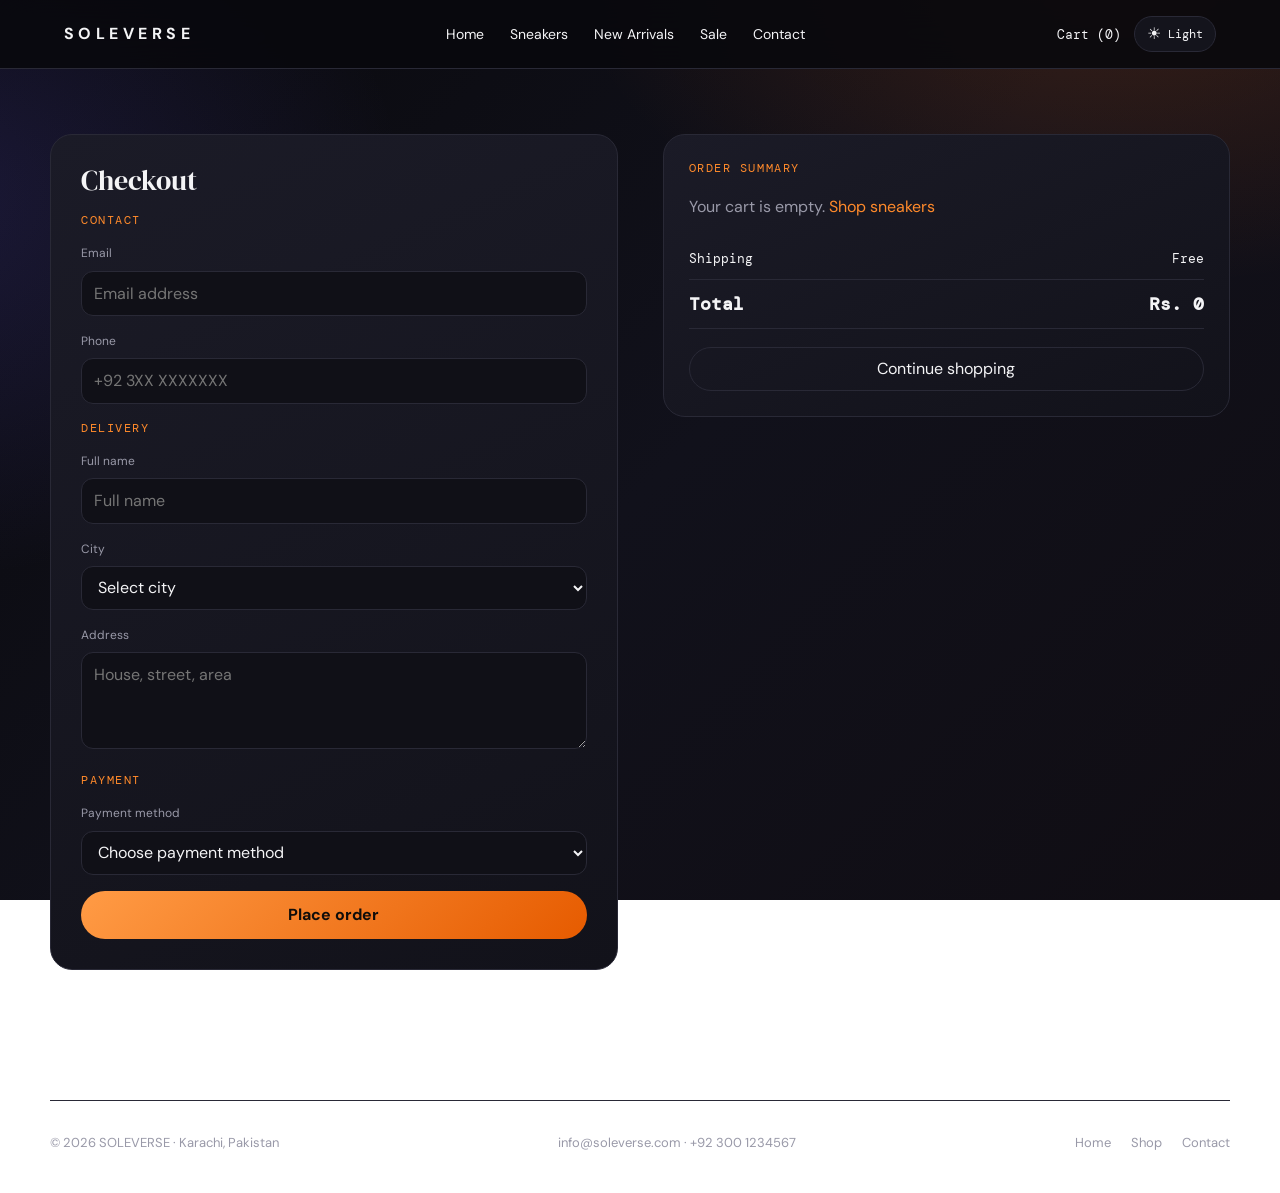
==== checkout.html @ 84a6663a "Mid-term Project" ====
<!doctype html>
<html lang="en">
  <head>
    <meta charset="UTF-8" />
    <meta name="viewport" content="width=device-width, initial-scale=1.0" />
    <title>Checkout | SOLEVERSE</title>
    <link rel="stylesheet" href="style.css" />
    <script>
      try {
        document.documentElement.dataset.theme =
          localStorage.getItem("soleverseTheme") || "dark";
      } catch (e) {
        document.documentElement.dataset.theme = "dark";
      }
    </script>
  </head>
  <body>
    <header class="navbar">
      <a class="logo" href="index.html">SOLEVERSE</a
      ><button class="menu-btn" onclick="toggleMenu()">☰</button>
      <nav class="nav-links" id="navLinks">
        <a href="index.html">Home</a><a href="sneakers.html">Sneakers</a
        ><a href="sneakers.html?filter=new">New Arrivals</a
        ><a href="sneakers.html?filter=sale">Sale</a
        ><a href="contact.html">Contact</a>
      </nav>
      <div class="nav-actions">
        <a href="checkout.html">Cart (<span class="cart-count">0</span>)</a
        ><button
          class="theme-toggle"
          type="button"
          onclick="toggleTheme()"
          aria-label="Switch theme"
          title="Switch theme"
        >
          <span class="theme-toggle-icon">☀</span
          ><span class="theme-toggle-text">Light</span>
        </button>
      </div>
    </header>
    <main class="container">
      <section class="form-layout">
        <form class="card form-card" onsubmit="placeOrder(event)">
          <h2>Checkout</h2>
          <div class="eyebrow">Contact</div>
          <div class="field">
            <label>Email</label
            ><input required type="email" placeholder="Email address" />
          </div>
          <div class="field">
            <label>Phone</label
            ><input required type="tel" placeholder="+92 3XX XXXXXXX" />
          </div>
          <div class="eyebrow">Delivery</div>
          <div class="field">
            <label>Full name</label><input required placeholder="Full name" />
          </div>
          <div class="field">
            <label>City</label
            ><select required>
              <option value="">Select city</option>
              <option>Karachi</option>
              <option>Lahore</option>
              <option>Islamabad</option>
              <option>Rawalpindi</option>
              <option>Other</option>
            </select>
          </div>
          <div class="field">
            <label>Address</label
            ><textarea
              required
              rows="3"
              placeholder="House, street, area"
            ></textarea>
          </div>
          <div class="eyebrow">Payment</div>
          <div class="field">
            <label>Payment method</label
            ><select required>
              <option value="">Choose payment method</option>
              <option>Cash on Delivery</option>
              <option>Bank Transfer</option>
              <option>Card Payment</option>
            </select>
          </div>
          <button class="btn" type="submit">Place order</button>
        </form>
        <aside class="card order-summary">
          <div class="eyebrow">Order summary</div>
          <div id="checkoutItems"></div>
          <div class="summary-row"><span>Shipping</span><span>Free</span></div>
          <div class="summary-row" style="font-size: 18px">
            <strong>Total</strong><strong id="checkoutTotal">Rs. 0</strong>
          </div>
          <a
            class="btn-outline"
            href="sneakers.html"
            style="width: 100%; margin-top: 18px"
            >Continue shopping</a
          >
        </aside>
      </section>
    </main>
    <footer class="footer container">
      <span>© 2026 SOLEVERSE · Karachi, Pakistan</span
      ><span>info@soleverse.com · +92 300 1234567</span>
      <div class="footer-links">
        <a href="index.html">Home</a><a href="sneakers.html">Shop</a
        ><a href="contact.html">Contact</a>
      </div>
    </footer>
    <script src="script.js"></script>
  </body>
</html>
---- style.css ----
@import url("https://fonts.googleapis.com/css2?family=DM+Mono:wght@400;500&family=DM+Sans:wght@400;500;600;700&family=DM+Serif+Display&display=swap");
:root {
  --bg: #09090d;
  --panel: #14141c;
  --panel2: #1b1b27;
  --line: #292936;
  --text: #f4f4f6;
  --muted: #9999a8;
  --orange: #ff8a2b;
  --purple: #7565ff;
  --grad: linear-gradient(135deg, #ff9b45, #e65b00);
  --purple-grad: linear-gradient(135deg, #7565ff, #3b82f6);
}
* {
  margin: 0;
  padding: 0;
  box-sizing: border-box;
}
html {
  scroll-behavior: smooth;
}
body {
  background:
    radial-gradient(
      900px 520px at 88% -4%,
      rgba(229, 91, 0, 0.15),
      transparent 62%
    ),
    radial-gradient(
      820px 620px at -8% 22%,
      rgba(109, 94, 252, 0.14),
      transparent 62%
    ),
    #09090d;
  color: var(--text);
  font:
    400 16px/1.6 "DM Sans",
    sans-serif;
  min-height: 100vh;
}
a {
  color: inherit;
  text-decoration: none;
}
button,
input,
select,
textarea {
  font: inherit;
  color: inherit;
}
button {
  cursor: pointer;
}
.container {
  width: min(1180px, calc(100% - 48px));
  margin: auto;
}
.mono {
  font-family: "DM Mono", monospace;
}
.muted {
  color: var(--muted);
}
.navbar {
  position: sticky;
  top: 0;
  z-index: 20;
  display: flex;
  align-items: center;
  justify-content: space-between;
  gap: 20px;
  padding: 16px 5%;
  background: rgba(9, 9, 13, 0.86);
  backdrop-filter: blur(18px);
  border-bottom: 1px solid var(--line);
}
.logo {
  font-size: 16px;
  font-weight: 700;
  letter-spacing: 0.28em;
  white-space: nowrap;
}
.nav-links {
  display: flex;
  align-items: center;
  gap: 26px;
  font-size: 14px;
}
.nav-links a:hover,
.nav-actions a:hover {
  color: var(--orange);
}
.nav-actions {
  display: flex;
  gap: 18px;
  align-items: center;
  font:
    13px "DM Mono",
    monospace;
  white-space: nowrap;
}
.menu-btn {
  display: none;
  background: none;
  border: 1px solid var(--line);
  padding: 7px 10px;
  border-radius: 8px;
}
.btn {
  display: inline-flex;
  align-items: center;
  justify-content: center;
  min-height: 48px;
  padding: 0 27px;
  border: 0;
  border-radius: 99px;
  background: var(--grad);
  color: #100d0a;
  font-weight: 700;
  transition: 0.25s;
}
.btn:hover {
  transform: translateY(-2px);
  filter: brightness(1.08);
}
.btn-outline {
  display: inline-flex;
  align-items: center;
  justify-content: center;
  min-height: 44px;
  padding: 0 22px;
  border: 1px solid var(--line);
  border-radius: 99px;
  background: transparent;
}
.btn-outline:hover {
  border-color: var(--orange);
  color: var(--orange);
}
.card {
  background: linear-gradient(155deg, #1b1b27, #12121a);
  border: 1px solid var(--line);
  border-radius: 22px;
  overflow: hidden;
}
.eyebrow {
  font:
    12px "DM Mono",
    monospace;
  letter-spacing: 0.13em;
  color: var(--orange);
  text-transform: uppercase;
}
h1,
h2,
h3 {
  line-height: 1.12;
}
h1,
h2 {
  font-family: "DM Serif Display", serif;
  font-weight: 400;
}
.section {
  padding: 70px 0;
}
.section-head {
  display: flex;
  justify-content: space-between;
  align-items: end;
  gap: 20px;
  margin-bottom: 26px;
}
.section-head h2 {
  font-size: 38px;
  margin-top: 8px;
}
.section-head p {
  max-width: 440px;
  color: var(--muted);
}
.hero {
  min-height: 590px;
  display: grid;
  grid-template-columns: 1.05fr 0.95fr;
  align-items: center;
  gap: 35px;
  padding: 70px 0;
}
.hero h1 {
  font-size: clamp(48px, 6vw, 76px);
  max-width: 650px;
  margin: 16px 0;
}
.hero p {
  color: var(--muted);
  max-width: 470px;
  margin-bottom: 28px;
}
.hero-art {
  height: 420px;
  border-radius: 30px;
  border: 1px solid #333342;
  background:
    radial-gradient(
      circle at 70% 20%,
      rgba(255, 138, 43, 0.25),
      transparent 45%
    ),
    radial-gradient(
      circle at 20% 90%,
      rgba(117, 101, 255, 0.22),
      transparent 48%
    ),
    linear-gradient(145deg, #242432, #111118);
  display: grid;
  place-items: center;
  position: relative;
  overflow: hidden;
}
.hero-art:before {
  content: "SOLEVERSE";
  position: absolute;
  font: 700 clamp(35px, 6vw, 75px) "DM Sans";
  letter-spacing: 0.15em;
  color: rgba(255, 255, 255, 0.045);
  transform: rotate(-18deg);
}
.shoe-art {
  width: 100%;
  max-width: 520px;
  height: auto;
  object-fit: contain;
  display: block;
  margin: 0 auto;
  filter: drop-shadow(0 25px 30px rgba(0, 0, 0, 0.45));
}
.product-grid {
  display: grid;
  grid-template-columns: repeat(4, 1fr);
  gap: 18px;
}
.product-card {
  position: relative;
  transition: 0.25s;
}
.product-card:hover {
  transform: translateY(-5px);
  border-color: #565064;
}
.product-visual {
  height: 205px;
  display: grid;
  place-items: center;
  background:
    radial-gradient(
      circle at 50% 100%,
      rgba(117, 101, 255, 0.2),
      transparent 60%
    ),
    linear-gradient(145deg, #222230, #14141c);
  padding: 20px;
}
.product-visual .shoe-art {
  width: 100%;
}
.product-info {
  padding: 16px 18px 20px;
}
.product-info h3 {
  font-size: 17px;
  margin: 4px 0;
}
.product-info .price {
  font:
    15px "DM Mono",
    monospace;
  margin-top: 8px;
}
.tag {
  position: absolute;
  top: 13px;
  left: 13px;
  padding: 4px 10px;
  border-radius: 99px;
  background: #ffffff18;
  font:
    10px "DM Mono",
    monospace;
  z-index: 2;
}
.category-grid {
  display: grid;
  grid-template-columns: repeat(3, 1fr);
  gap: 18px;
}
.category {
  padding: 35px 28px;
  min-height: 150px;
  background: linear-gradient(145deg, #201e2c, #12121a);
  border: 1px solid var(--line);
  border-radius: 20px;
  transition: 0.25s;
}
.category:hover {
  border-color: var(--orange);
  transform: translateY(-4px);
}
.category h3 {
  font-size: 25px;
}
.category span {
  font: 12px "DM Mono";
  color: var(--orange);
}
.stats {
  display: grid;
  grid-template-columns: repeat(4, 1fr);
  gap: 20px;
  border-top: 1px solid var(--line);
  padding-top: 35px;
}
.stat strong {
  font: 36px "DM Mono";
  display: block;
}
.stat span {
  color: var(--muted);
  font-size: 14px;
}
.footer {
  margin-top: 65px;
  border-top: 1px solid var(--line);
  padding: 32px 0 40px;
  display: flex;
  justify-content: space-between;
  gap: 18px;
  flex-wrap: wrap;
  color: var(--muted);
  font-size: 13px;
}
.footer-links {
  display: flex;
  gap: 20px;
}
.footer a:hover {
  color: var(--orange);
}
.shop-top {
  padding: 48px 0 24px;
}
.shop-top h1 {
  font-size: 54px;
  margin: 10px 0;
}
.shop-top p {
  color: var(--muted);
  max-width: 550px;
}
.tabs,
.filter-row {
  display: flex;
  gap: 9px;
  flex-wrap: wrap;
  margin: 22px 0;
}
.pill {
  padding: 9px 17px;
  border: 1px solid var(--line);
  border-radius: 99px;
  background: #14141c;
  font-size: 13px;
}
.pill.active,
.pill:hover {
  border-color: var(--orange);
  background: #e65b001c;
  color: #ffad70;
}
.filters {
  padding: 20px;
  display: grid;
  grid-template-columns: 1.5fr 1fr 1fr 1fr;
  gap: 15px;
  margin: 20px 0 28px;
}
.field label {
  display: block;
  font-size: 12px;
  color: var(--muted);
  margin-bottom: 7px;
}
.field input,
.field select,
.field textarea {
  width: 100%;
  min-height: 44px;
  border: 1px solid var(--line);
  border-radius: 12px;
  background: #101017;
  padding: 9px 12px;
  outline: none;
}
.field input:focus,
.field select:focus,
.field textarea:focus {
  border-color: var(--orange);
}
.shop-grid {
  display: grid;
  grid-template-columns: repeat(3, 1fr);
  gap: 20px;
}
.shop-grid .product-visual {
  height: 220px;
}
.heart {
  position: absolute;
  right: 12px;
  top: 10px;
  background: #09090d99;
  border: 1px solid var(--line);
  border-radius: 50%;
  width: 38px;
  height: 38px;
  font-size: 19px;
  z-index: 3;
}
.detail {
  display: grid;
  grid-template-columns: 1.1fr 0.9fr;
  gap: 45px;
  padding-top: 45px;
  align-items: start;
}
.detail-image {
  height: 500px;
  display: grid;
  place-items: center;
  padding: 40px;
  background:
    radial-gradient(circle at 70% 15%, #ff8a2b30, transparent 55%),
    linear-gradient(135deg, #252532, #14141c);
}

/* ===== PRODUCT THUMBNAILS FIX ===== */

.thumbs {
  display: flex;
  align-items: center;
  gap: 12px;
  margin-top: 12px;
  flex-wrap: wrap;
}

.thumbs .thumb {
  width: 90px;
  height: 80px;
  min-width: 90px;
  padding: 4px;
  margin: 0;
  border: 1px solid var(--line);
  border-radius: 13px;
  background: var(--thumb-bg);
  display: flex;
  align-items: center;
  justify-content: center;
  overflow: hidden;
  flex-shrink: 0;
  cursor: pointer;
  transition: 0.25s ease;
}

.thumbs .thumb img {
  display: block;
  width: 100%;
  height: 100%;
  max-width: 100%;
  max-height: 100%;
  object-fit: contain;
  object-position: center;
  border-radius: 8px;
}

.thumbs .thumb:hover {
  border-color: var(--orange);
  transform: translateY(-3px);
}

.thumbs .thumb:focus-visible {
  outline: 2px solid var(--orange);
  outline-offset: 3px;
}

.detail h1 {
  font-size: 36px;
  margin: 12px 0;
}
.detail-price {
  font: 30px "DM Mono";
  margin: 17px 0;
}
.sizes {
  display: flex;
  gap: 8px;
  flex-wrap: wrap;
  margin: 10px 0 24px;
}
.size-btn {
  min-width: 52px;
  height: 44px;
  border: 1px solid var(--line);
  border-radius: 12px;
  background: var(--panel);
}
.size-btn.active {
  border: 2px solid var(--orange);
}
.color-dots {
  display: flex;
  gap: 12px;
  margin: 10px 0 24px;
}
.color-dot {
  width: 30px;
  height: 30px;
  border-radius: 50%;
  border: 2px solid #777;
}
.qty {
  display: inline-flex;
  align-items: center;
  border: 1px solid var(--line);
  border-radius: 12px;
  background: var(--panel);
  margin: 8px 0 20px;
}
.qty button {
  width: 42px;
  height: 42px;
  background: none;
  border: 0;
  font-size: 20px;
}
.qty span {
  width: 35px;
  text-align: center;
  font-family: "DM Mono";
}
.form-layout {
  display: grid;
  grid-template-columns: 1fr 1fr;
  gap: 45px;
  padding: 65px 0;
}
.form-card {
  padding: 30px;
  display: grid;
  gap: 16px;
}
.form-card h2 {
  font-size: 28px;
}
.form-card .btn {
  width: 100%;
}
.order-summary {
  padding: 25px;
  height: max-content;
}
.summary-row {
  display: flex;
  justify-content: space-between;
  gap: 15px;
  padding: 12px 0;
  border-bottom: 1px solid var(--line);
  font: 13px "DM Mono";
}
.contact-layout {
  display: grid;
  grid-template-columns: 1fr 1fr;
  gap: 55px;
  padding: 75px 0;
}
.contact-layout h1 {
  font-size: 58px;
  margin: 14px 0;
}
.contact-details {
  font: 14px/2 "DM Mono";
  margin-top: 30px;
}
.empty {
  text-align: center;
  padding: 60px 20px;
  color: var(--muted);
}
@media (max-width: 900px) {
  .product-grid {
    grid-template-columns: repeat(2, 1fr);
  }
  .filters {
    grid-template-columns: repeat(2, 1fr);
  }
  .shop-grid {
    grid-template-columns: repeat(2, 1fr);
  }
  .hero {
    grid-template-columns: 1fr;
  }
  .hero-art {
    height: 350px;
  }
  .detail {
    grid-template-columns: 1fr;
  }
  .detail-image {
    height: 400px;
  }
}
@media (max-width: 650px) {
  .container {
    width: calc(100% - 32px);
  }
  .navbar {
    padding: 14px 16px;
  }
  .menu-btn {
    display: block;
  }
  .nav-links {
    display: none;
    position: absolute;
    top: 62px;
    left: 0;
    right: 0;
    background: #101017;
    padding: 20px;
    flex-direction: column;
    align-items: flex-start;
    border-bottom: 1px solid var(--line);
  }
  .nav-links.show {
    display: flex;
  }
  .nav-actions {
    gap: 10px;
  }
  .hero {
    padding: 48px 0;
    min-height: auto;
  }
  .hero-art {
    height: 270px;
  }
  .section {
    padding: 48px 0;
  }
  .section-head {
    align-items: flex-start;
    flex-direction: column;
  }
  .section-head h2 {
    font-size: 32px;
  }
  .product-grid,
  .shop-grid {
    grid-template-columns: 1fr 1fr;
    gap: 12px;
  }
  .product-visual,
  .shop-grid .product-visual {
    height: 150px;
    padding: 12px;
  }
  .product-info {
    padding: 12px;
  }
  .category-grid {
    grid-template-columns: 1fr;
  }
  .stats {
    grid-template-columns: 1fr 1fr;
  }
  .filters {
    grid-template-columns: 1fr;
  }
  .contact-layout,
  .form-layout {
    grid-template-columns: 1fr;
    padding: 45px 0;
    gap: 25px;
  }
  .contact-layout h1 {
    font-size: 44px;
  }
  .detail-image {
    height: 300px;
  }
  .shop-top h1 {
    font-size: 42px;
  }
  .footer {
    margin-top: 40px;
  }
  .footer-links {
    flex-wrap: wrap;
  }
}

/* ===== SOLEVERSE THEME, PRODUCT IMAGES & HOVER UPDATES ===== */
:root {
  --page-gradient:
    radial-gradient(
      900px 520px at 88% -4%,
      rgba(229, 91, 0, 0.19),
      transparent 62%
    ),
    radial-gradient(
      820px 620px at -8% 22%,
      rgba(109, 94, 252, 0.18),
      transparent 62%
    ),
    linear-gradient(135deg, #09090d 0%, #11111b 52%, #100d13 100%);
  --nav-bg: rgba(9, 9, 13, 0.88);
  --card-bg: linear-gradient(155deg, #1b1b27, #12121a);
  --card-hover-bg:
    linear-gradient(135deg, rgba(255, 138, 43, 0.2), rgba(117, 101, 255, 0.2)),
    #191923;
  --card-hover-border: #ff8a2b;
  --visual-bg:
    radial-gradient(
      circle at 50% 100%,
      rgba(117, 101, 255, 0.22),
      transparent 60%
    ),
    linear-gradient(145deg, #222230, #14141c);
  --hero-bg:
    radial-gradient(
      circle at 70% 20%,
      rgba(255, 138, 43, 0.25),
      transparent 45%
    ),
    radial-gradient(
      circle at 20% 90%,
      rgba(117, 101, 255, 0.22),
      transparent 48%
    ),
    linear-gradient(145deg, #242432, #111118);
  --category-bg: linear-gradient(145deg, #201e2c, #12121a);
  --input-bg: #101017;
  --pill-bg: #14141c;
  --detail-bg:
    radial-gradient(circle at 70% 15%, #ff8a2b30, transparent 55%),
    linear-gradient(135deg, #252532, #14141c);
  --thumb-bg: #1b1b27;
  --heart-bg: rgba(9, 9, 13, 0.72);
  --hover-shadow:
    0 16px 35px rgba(0, 0, 0, 0.24), 0 0 0 1px rgba(255, 138, 43, 0.08);
}
:root[data-theme="light"] {
  --bg: #f4f5fb;
  --panel: #ffffff;
  --panel2: #edf0f8;
  --line: #dfe2ed;
  --text: #191a2a;
  --muted: #64697a;
  --page-gradient:
    radial-gradient(
      900px 520px at 88% -4%,
      rgba(255, 138, 43, 0.2),
      transparent 62%
    ),
    radial-gradient(
      820px 620px at -8% 22%,
      rgba(109, 94, 252, 0.17),
      transparent 62%
    ),
    linear-gradient(135deg, #f8f9ff 0%, #eef0ff 54%, #fff3e9 100%);
  --nav-bg: rgba(248, 249, 255, 0.88);
  --card-bg: linear-gradient(155deg, #ffffff, #f3f4fc);
  --card-hover-bg: linear-gradient(135deg, #fff0e4, #eeedff);
  --card-hover-border: #e8752b;
  --visual-bg:
    radial-gradient(
      circle at 50% 100%,
      rgba(117, 101, 255, 0.13),
      transparent 60%
    ),
    linear-gradient(145deg, #f0effb, #ffffff);
  --hero-bg:
    radial-gradient(
      circle at 70% 20%,
      rgba(255, 138, 43, 0.19),
      transparent 45%
    ),
    radial-gradient(
      circle at 20% 90%,
      rgba(117, 101, 255, 0.16),
      transparent 48%
    ),
    linear-gradient(145deg, #ffffff, #e9eafd);
  --category-bg: linear-gradient(145deg, #ffffff, #eff0fa);
  --input-bg: #ffffff;
  --pill-bg: rgba(255, 255, 255, 0.82);
  --detail-bg:
    radial-gradient(
      circle at 70% 15%,
      rgba(255, 138, 43, 0.14),
      transparent 55%
    ),
    linear-gradient(135deg, #ffffff, #eceefa);
  --thumb-bg: #ffffff;
  --heart-bg: rgba(255, 255, 255, 0.88);
  --hover-shadow:
    0 16px 35px rgba(58, 54, 105, 0.12), 0 0 0 1px rgba(232, 117, 43, 0.08);
}
body {
  background: var(--page-gradient);
  background-attachment: fixed;
  color: var(--text);
}
.navbar {
  background: var(--nav-bg);
}
.nav-actions {
  gap: 13px;
}
.theme-toggle {
  display: inline-flex;
  align-items: center;
  justify-content: center;
  gap: 7px;
  min-height: 36px;
  padding: 0 12px;
  border: 1px solid var(--line);
  border-radius: 99px;
  background: var(--panel);
  color: var(--text);
  font:
    12px "DM Mono",
    monospace;
  transition: 0.22s ease;
}
.theme-toggle:hover {
  border-color: var(--orange);
  color: var(--orange);
  transform: translateY(-1px);
}
.theme-toggle-icon {
  font-size: 16px;
  line-height: 1;
}
.card {
  background: var(--card-bg);
  transition:
    background 0.28s ease,
    border-color 0.28s ease,
    box-shadow 0.28s ease,
    transform 0.28s ease;
}
.card:hover {
  background: var(--card-hover-bg);
  border-color: var(--card-hover-border);
  box-shadow: var(--hover-shadow);
}
.product-card:hover {
  transform: translateY(-6px);
}
.product-card .product-visual {
  background: var(--visual-bg);
}
.product-photo {
  display: block;
  width: 100%;
  height: 100%;
  max-width: 100%;
  object-fit: contain;
  object-position: center;
  position: relative;
  z-index: 1;
  filter: drop-shadow(0 16px 13px rgba(0, 0, 0, 0.2));
  transition: transform 0.3s ease;
}
.product-card:hover .product-photo {
  transform: scale(1.055) rotate(-2deg);
}
.product-card .product-visual {
  overflow: hidden;
}
.product-card-action {
  padding: 0 16px 16px;
}
.product-card-action .btn {
  width: 100%;
  min-height: 40px;
}
.hero-art {
  background: var(--hero-bg);
}
.category {
  background: var(--category-bg);
}
.category:hover {
  background: var(--card-hover-bg);
}
.pill {
  background: var(--pill-bg);
}
.field input,
.field select,
.field textarea {
  background: var(--input-bg);
  color: var(--text);
}
.detail-image {
  background: var(--detail-bg);
}
.detail-photo {
  width: 100%;
  height: 100%;
  max-height: 410px;
}
.thumb {
  background: var(--thumb-bg);
}
.size-btn,
.qty {
  background: var(--panel);
}
.heart {
  background: var(--heart-bg);
  color: var(--text);
}
.menu-btn {
  color: var(--text);
}
:root[data-theme="light"] .hero-art:before {
  color: rgba(25, 26, 42, 0.055);
}
:root[data-theme="light"] .tag {
  background: rgba(25, 26, 42, 0.08);
  color: #292a3a;
}
:root[data-theme="light"] .nav-links {
  color: var(--text);
}
:root[data-theme="light"] .nav-links a:hover,
:root[data-theme="light"] .nav-actions a:hover,
:root[data-theme="light"] .footer a:hover {
  color: #d85f16;
}
:root[data-theme="light"] .detail-image .product-photo {
  filter: drop-shadow(0 16px 13px rgba(35, 35, 55, 0.16));
}
@media (max-width: 650px) {
  .nav-actions {
    gap: 8px;
  }
  .theme-toggle {
    min-height: 34px;
    padding: 0 9px;
    font-size: 11px;
  }
  .nav-links {
    background: var(--nav-bg);
  }
  .product-card-action {
    padding: 0 10px 12px;
  }
}

.thumb {
  overflow: hidden;
  padding: 7px;
  display: grid;
  place-items: center;
}
.thumb img {
  width: 100%;
  height: 100%;
  object-fit: contain;
}
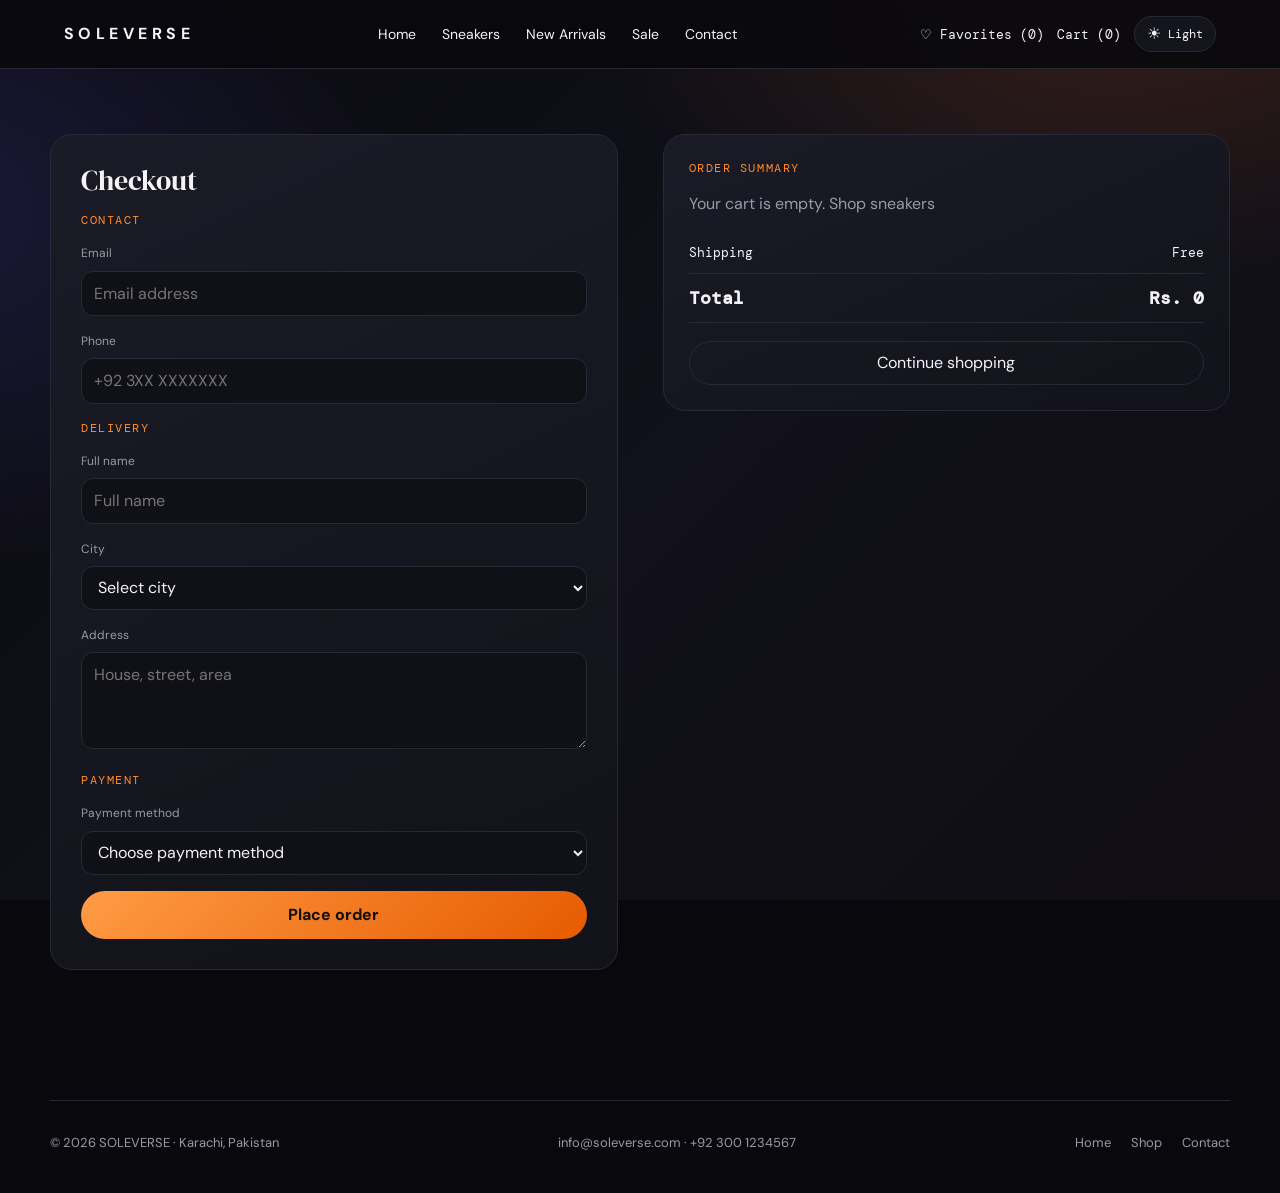
==== commit d9eacbf1: "Updated" ====
--- a/checkout.html
+++ b/checkout.html
@@ -25,6 +25,9 @@
         ><a href="contact.html">Contact</a>
       </nav>
       <div class="nav-actions">
+        <a href="favorites.html"
+          >♡ Favorites (<span class="fav-count">0</span>)</a
+        >
         <a href="checkout.html">Cart (<span class="cart-count">0</span>)</a
         ><button
           class="theme-toggle"
--- a/style.css
+++ b/style.css
@@ -38,6 +38,7 @@
     sans-serif;
   min-height: 100vh;
 }
+
 a {
   color: inherit;
   text-decoration: none;
@@ -817,9 +818,16 @@
     0 16px 35px rgba(58, 54, 105, 0.12), 0 0 0 1px rgba(232, 117, 43, 0.08);
 }
 body {
+  background: var(--bg);
+  color: var(--text);
+}
+body::before {
+  content: "";
+  position: fixed;
+  inset: 0;
+  z-index: -1;
   background: var(--page-gradient);
-  background-attachment: fixed;
-  color: var(--text);
+  pointer-events: none;
 }
 .navbar {
   background: var(--nav-bg);
@@ -982,3 +990,255 @@
   height: 100%;
   object-fit: contain;
 }
+
+@keyframes slide-up {
+  from {
+    opacity: 0;
+    transform: translateY(30px);
+  }
+  to {
+    opacity: 1;
+    transform: translateY(0);
+  }
+}
+
+.product-card {
+  animation: slide-up 0.4s ease-out backwards;
+}
+
+@media (prefers-reduced-motion: reduce) {
+  .product-card {
+    animation: none;
+  }
+}
+
+/* Toast Notification */
+
+.soleverse-toast {
+  position: fixed;
+  top: 25px;
+  right: 25px;
+  z-index: 9999;
+
+  background: #151515;
+  color: #ffffff;
+
+  padding: 15px 24px;
+  border: 1px solid #d4a017;
+  border-radius: 10px;
+
+  font-size: 14px;
+  font-weight: 500;
+
+  opacity: 0;
+  visibility: hidden;
+  transform: translateY(-15px);
+
+  transition: all 0.3s ease;
+}
+
+.soleverse-toast.show {
+  opacity: 1;
+  visibility: visible;
+  transform: translateY(0);
+}
+
+.soleverse-toast.error {
+  border-color: #ef4444;
+}
+
+/* ===== PRODUCT CARDS LAYOUT FIX ===== */
+
+/* Main product grid */
+.shop-grid {
+  display: grid;
+  grid-template-columns: repeat(3, minmax(0, 1fr));
+  gap: 24px;
+  align-items: stretch;
+}
+
+/* Product card */
+.shop-grid .product-card {
+  display: flex;
+  flex-direction: column;
+  position: relative;
+  min-width: 0;
+  height: 100%;
+  overflow: hidden;
+}
+
+/* Product image area */
+.shop-grid .product-visual {
+  width: 100%;
+  height: 240px;
+  min-height: 240px;
+  flex: 0 0 240px;
+  padding: 12px;
+  display: flex;
+  align-items: center;
+  justify-content: center;
+  overflow: hidden;
+  position: relative;
+}
+
+/* Product image */
+.shop-grid .product-visual img,
+.shop-grid .product-visual .product-photo {
+  display: block;
+  width: 100%;
+  height: 100%;
+  max-width: 100%;
+  max-height: 100%;
+  object-fit: cover;
+  object-position: center;
+}
+
+/* Product information */
+.shop-grid .product-info {
+  display: flex;
+  flex-direction: column;
+  flex: 1;
+  padding: 16px 18px;
+  position: relative;
+  min-height: 125px;
+}
+
+.shop-grid .product-info h3 {
+  margin: 5px 0;
+  line-height: 1.4;
+}
+
+.shop-grid .product-info .price {
+  margin-top: auto;
+  padding-top: 10px;
+}
+
+/* Add to cart button */
+.shop-grid .product-card-action {
+  position: relative;
+  padding: 0 18px 18px;
+  margin-top: auto;
+}
+
+.shop-grid .product-card-action .btn {
+  width: 100%;
+  min-height: 48px;
+}
+
+/* Mobile responsive */
+@media (max-width: 900px) {
+  .shop-grid {
+    grid-template-columns: repeat(2, minmax(0, 1fr));
+  }
+}
+
+@media (max-width: 650px) {
+  .shop-grid {
+    grid-template-columns: repeat(2, minmax(0, 1fr));
+    gap: 12px;
+  }
+
+  .shop-grid .product-visual {
+    height: 160px;
+    min-height: 160px;
+    flex-basis: 160px;
+    padding: 8px;
+  }
+
+  .shop-grid .product-info {
+    padding: 12px;
+    min-height: 115px;
+  }
+
+  .shop-grid .product-card-action {
+    padding: 0 12px 12px;
+  }
+
+  .shop-grid .product-card-action .btn {
+    min-height: 40px;
+    padding: 0 10px;
+    font-size: 13px;
+  }
+}
+
+/* ===== REMOVE BUTTON (CHECKOUT) ===== */
+.summary-right {
+  display: flex;
+  align-items: center;
+  gap: 12px;
+}
+
+.remove-btn {
+  width: 26px;
+  height: 26px;
+  border: 1px solid var(--line);
+  border-radius: 50%;
+  background: transparent;
+  color: var(--muted);
+  font-size: 12px;
+  line-height: 1;
+  transition: 0.2s ease;
+}
+
+.remove-btn:hover {
+  border-color: #ef4444;
+  color: #ef4444;
+  transform: scale(1.1);
+}
+
+/* ===== THANK YOU POPUP ===== */
+.thankyou-overlay {
+  position: fixed;
+  inset: 0;
+  z-index: 10000;
+  display: grid;
+  place-items: center;
+  padding: 20px;
+  background: rgba(0, 0, 0, 0.65);
+  backdrop-filter: blur(6px);
+  opacity: 0;
+  visibility: hidden;
+  transition: 0.3s ease;
+}
+
+.thankyou-overlay.show {
+  opacity: 1;
+  visibility: visible;
+}
+
+.thankyou-box {
+  width: min(420px, 100%);
+  padding: 40px 30px;
+  text-align: center;
+  background: var(--panel);
+  border: 1px solid var(--orange);
+  border-radius: 22px;
+  transform: translateY(20px) scale(0.96);
+  transition: 0.3s ease;
+}
+
+.thankyou-overlay.show .thankyou-box {
+  transform: translateY(0) scale(1);
+}
+
+.thankyou-icon {
+  width: 64px;
+  height: 64px;
+  margin: 0 auto 18px;
+  display: grid;
+  place-items: center;
+  border-radius: 50%;
+  background: var(--grad);
+  color: #100d0a;
+  font-size: 32px;
+  font-weight: 700;
+}
+
+.thankyou-box h2 {
+  font-size: 28px;
+  margin-bottom: 8px;
+}
+
+.thankyou-box p {
+  margin-bottom: 24px;
+}
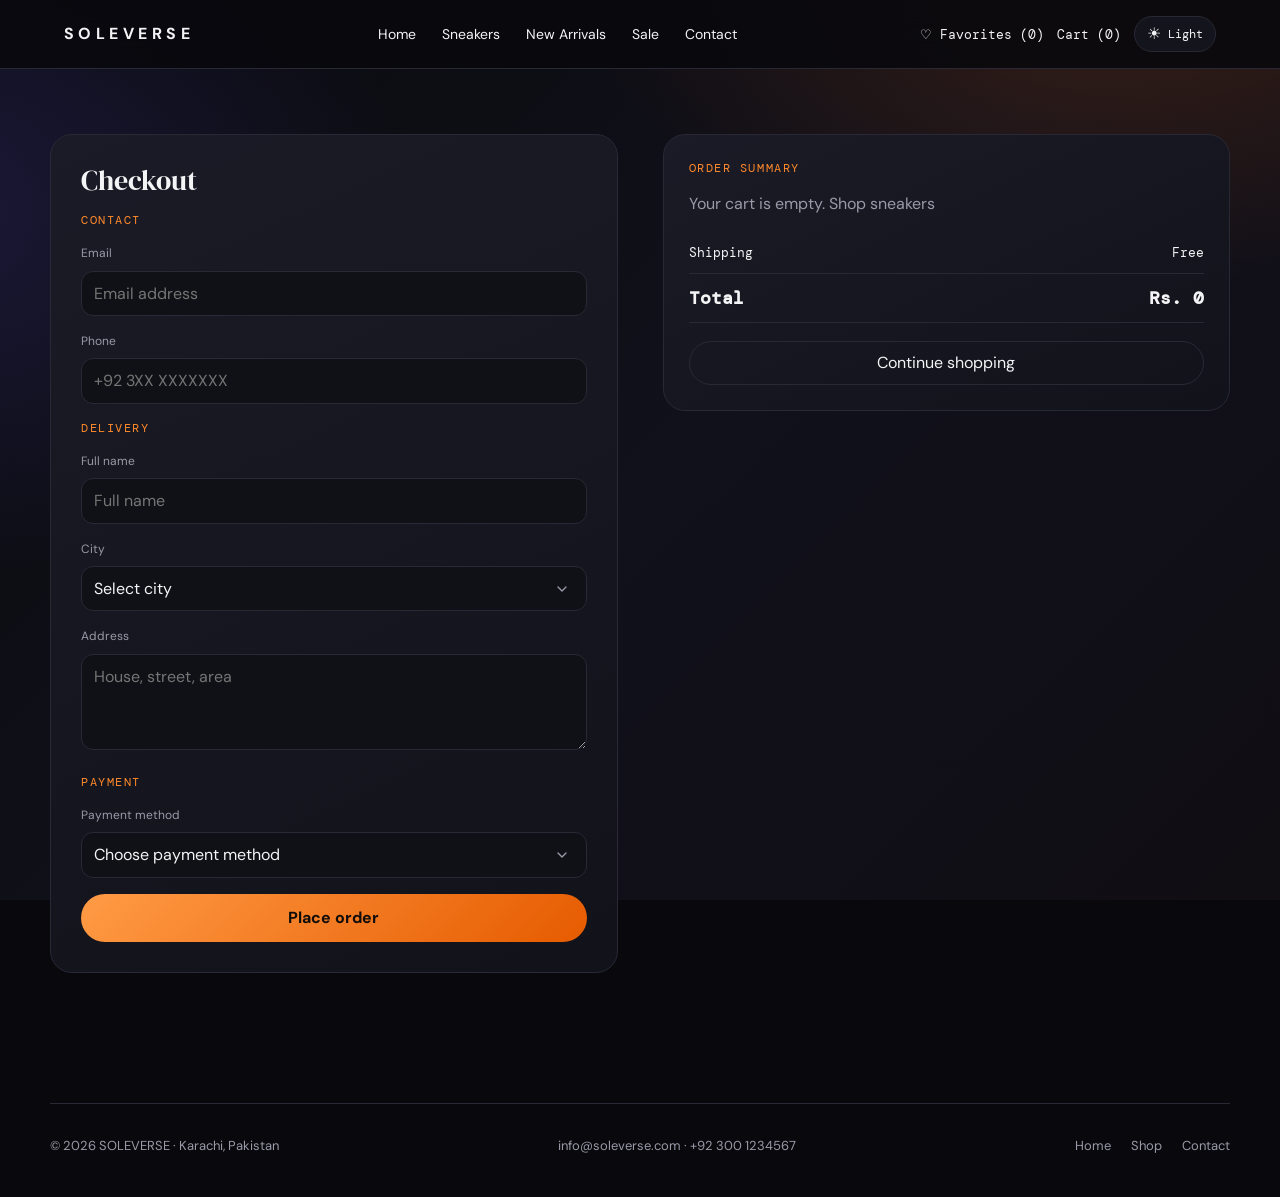
==== commit 467bb135: "Soloverse | Mid Term Project" ====
--- a/checkout.html
+++ b/checkout.html
@@ -23,10 +23,17 @@
         ><a href="sneakers.html?filter=new">New Arrivals</a
         ><a href="sneakers.html?filter=sale">Sale</a
         ><a href="contact.html">Contact</a>
+        <a href="favorites.html" class="fav-link-nav"
+          >♡ <span class="fav-text">Favorites</span> (<span class="fav-count"
+            >0</span
+          >)</a
+        >
       </nav>
       <div class="nav-actions">
-        <a href="favorites.html"
-          >♡ Favorites (<span class="fav-count">0</span>)</a
+        <a href="favorites.html" class="fav-link-action"
+          >♡ <span class="fav-text">Favorites</span> (<span class="fav-count"
+            >0</span
+          >)</a
         >
         <a href="checkout.html">Cart (<span class="cart-count">0</span>)</a
         ><button
--- a/style.css
+++ b/style.css
@@ -261,7 +261,7 @@
       transparent 60%
     ),
     linear-gradient(145deg, #222230, #14141c);
-  padding: 20px;
+  padding: 12px;
 }
 .product-visual .shoe-art {
   width: 100%;
@@ -439,7 +439,7 @@
   height: 500px;
   display: grid;
   place-items: center;
-  padding: 40px;
+  padding: 20px;
   background:
     radial-gradient(circle at 70% 15%, #ff8a2b30, transparent 55%),
     linear-gradient(135deg, #252532, #14141c);
@@ -479,7 +479,7 @@
   height: 100%;
   max-width: 100%;
   max-height: 100%;
-  object-fit: contain;
+  object-fit: cover;
   object-position: center;
   border-radius: 8px;
 }
@@ -597,6 +597,14 @@
   padding: 60px 20px;
   color: var(--muted);
 }
+@media (max-width: 917px) {
+  .fav-text {
+    display: none;
+  }
+  .theme-toggle-text {
+    display: none;
+  }
+}
 @media (max-width: 900px) {
   .product-grid {
     grid-template-columns: repeat(2, 1fr);
@@ -620,18 +628,17 @@
     height: 400px;
   }
 }
-@media (max-width: 650px) {
-  .container {
-    width: calc(100% - 32px);
-  }
+@media (max-width: 800px) {
   .navbar {
     padding: 14px 16px;
   }
   .menu-btn {
     display: block;
   }
+
+  /* Was display: none. Now always flex, hidden with visibility instead. */
   .nav-links {
-    display: none;
+    display: flex;
     position: absolute;
     top: 62px;
     left: 0;
@@ -641,10 +648,71 @@
     flex-direction: column;
     align-items: flex-start;
     border-bottom: 1px solid var(--line);
-  }
+
+    /* closed state */
+    visibility: hidden;
+    opacity: 0;
+    pointer-events: none;
+    transform: translateY(-8px);
+    transition:
+      opacity 0.3s ease,
+      transform 0.3s ease,
+      visibility 0s linear 0.3s;
+  }
+
+  /* Was display: flex. Now just the open state. */
   .nav-links.show {
-    display: flex;
-  }
+    visibility: visible;
+    opacity: 1;
+    pointer-events: auto;
+    transform: none;
+    transition-delay: 0s;
+  }
+
+  /* Links start lowered and invisible... */
+  .nav-links a {
+    opacity: 0;
+    transform: translateY(14px);
+    transition:
+      opacity 0.35s ease,
+      transform 0.35s cubic-bezier(0.22, 0.8, 0.24, 1),
+      color 0.2s ease;
+  }
+
+  /* ...and rise into place one after another when the menu opens */
+  .nav-links.show a {
+    opacity: 1;
+    transform: none;
+    transition-delay: calc(80ms + var(--i, 0) * 70ms);
+  }
+  .nav-links a:nth-child(1) {
+    --i: 0;
+  }
+  .nav-links a:nth-child(2) {
+    --i: 1;
+  }
+  .nav-links a:nth-child(3) {
+    --i: 2;
+  }
+  .nav-links a:nth-child(4) {
+    --i: 3;
+  }
+  .nav-links a:nth-child(5) {
+    --i: 4;
+  }
+  .nav-links a:nth-child(6) {
+    --i: 5;
+  }
+
+  .fav-text {
+    display: inline;
+  }
+}
+@media (max-width: 650px) {
+  .container {
+    width: calc(100% - 32px);
+  }
+
   .nav-actions {
     gap: 10px;
   }
@@ -708,8 +776,24 @@
   .footer-links {
     flex-wrap: wrap;
   }
-}
-
+  .fav-text {
+    display: inline;
+  }
+  .theme-toggle-text {
+    display: inline;
+  }
+}
+.fav-link-nav {
+  display: none;
+}
+@media (max-width: 530px) {
+  .fav-link-action {
+    display: none;
+  }
+  .fav-link-nav {
+    display: inline;
+  }
+}
 /* ===== SOLEVERSE THEME, PRODUCT IMAGES & HOVER UPDATES ===== */
 :root {
   --page-gradient:
@@ -884,16 +968,17 @@
   width: 100%;
   height: 100%;
   max-width: 100%;
-  object-fit: contain;
+  object-fit: cover;
   object-position: center;
   position: relative;
   z-index: 1;
   filter: drop-shadow(0 16px 13px rgba(0, 0, 0, 0.2));
   transition: transform 0.3s ease;
-}
-.product-card:hover .product-photo {
+  border-radius: 10px;
+}
+/*.product-card:hover .product-photo {
   transform: scale(1.055) rotate(-2deg);
-}
+}*/
 .product-card .product-visual {
   overflow: hidden;
 }
@@ -928,7 +1013,7 @@
 .detail-photo {
   width: 100%;
   height: 100%;
-  max-height: 410px;
+  overflow: hidden;
 }
 .thumb {
   background: var(--thumb-bg);
@@ -988,7 +1073,7 @@
 .thumb img {
   width: 100%;
   height: 100%;
-  object-fit: contain;
+  object-fit: cover;
 }
 
 @keyframes slide-up {
@@ -1142,7 +1227,7 @@
     height: 160px;
     min-height: 160px;
     flex-basis: 160px;
-    padding: 8px;
+    padding: 12px;
   }
 
   .shop-grid .product-info {
@@ -1242,3 +1327,78 @@
 .thankyou-box p {
   margin-bottom: 24px;
 }
+
+@media (prefers-reduced-motion: reduce) {
+  .nav-links,
+  .nav-links a {
+    transition-duration: 1ms !important;
+    transition-delay: 0s !important;
+  }
+}
+.field select {
+  appearance: none;
+  -webkit-appearance: none;
+  padding-right: 2.75rem;
+  background-image: url("data:image/svg+xml,%3Csvg xmlns='http://www.w3.org/2000/svg' width='16' height='16' viewBox='0 0 24 24' fill='none' stroke='%239999a8' stroke-width='2' stroke-linecap='round' stroke-linejoin='round'%3E%3Cpolyline points='6 9 12 15 18 9'/%3E%3C/svg%3E");
+  background-repeat: no-repeat;
+  background-position: right 1rem center;
+  background-size: 1rem;
+}
+
+:root[data-theme="light"] .field select {
+  background-image: url("data:image/svg+xml,%3Csvg xmlns='http://www.w3.org/2000/svg' width='16' height='16' viewBox='0 0 24 24' fill='none' stroke='%23666666' stroke-width='2' stroke-linecap='round' stroke-linejoin='round'%3E%3Cpolyline points='6 9 12 15 18 9'/%3E%3C/svg%3E");
+}
+
+.detail.is-loading {
+  visibility: hidden;
+}
+
+/* Reserve the thumbnail row so a missing thumbnail can't pull the page up */
+.thumbs {
+  min-height: 80px;
+}
+
+@keyframes detail-rise {
+  from {
+    opacity: 0;
+    transform: translateY(18px);
+  }
+  to {
+    opacity: 1;
+    transform: none;
+  }
+}
+
+@keyframes detail-image-in {
+  from {
+    opacity: 0;
+    transform: scale(0.97);
+  }
+  to {
+    opacity: 1;
+    transform: none;
+  }
+}
+
+/* "backwards" (not "both") so your hover transforms still work afterwards */
+.detail:not(.is-loading) .detail-image {
+  animation: detail-image-in 0.6s cubic-bezier(0.22, 0.8, 0.24, 1) backwards;
+}
+
+.detail:not(.is-loading) .thumbs {
+  animation: detail-rise 0.5s cubic-bezier(0.22, 0.8, 0.24, 1) 0.3s backwards;
+}
+
+/* Info column: every direct child rises in turn (--i is set by the JS) */
+.detail:not(.is-loading) > div:last-child > * {
+  animation: detail-rise 0.5s cubic-bezier(0.22, 0.8, 0.24, 1) backwards;
+  animation-delay: calc(120ms + var(--i, 0) * 50ms);
+}
+
+@media (prefers-reduced-motion: reduce) {
+  .detail .detail-image,
+  .detail .thumbs,
+  .detail > div:last-child > * {
+    animation: none !important;
+  }
+}
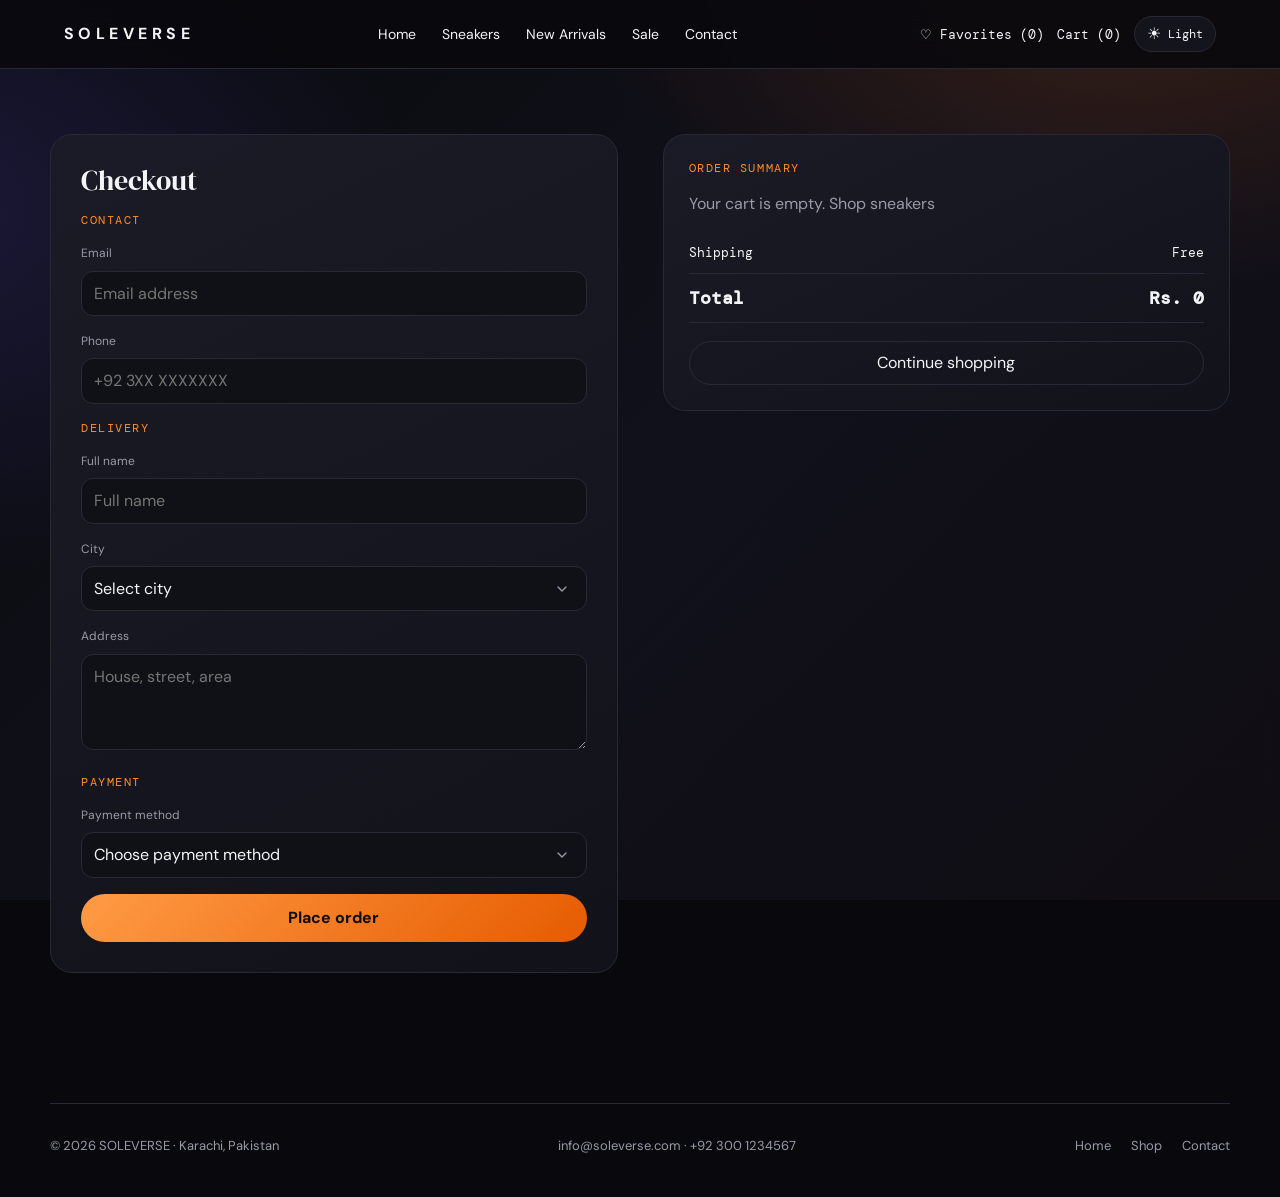
==== commit db6fa563: "Soloverse | Mid Term Project" ====
--- a/checkout.html
+++ b/checkout.html
@@ -54,21 +54,27 @@
           <h2>Checkout</h2>
           <div class="eyebrow">Contact</div>
           <div class="field">
-            <label>Email</label
-            ><input required type="email" placeholder="Email address" />
+            <label for="umail">Email</label
+            ><input
+              id="umail"
+              required
+              type="email"
+              placeholder="Email address"
+            />
           </div>
           <div class="field">
-            <label>Phone</label
-            ><input required type="tel" placeholder="+92 3XX XXXXXXX" />
+            <label for="unum">Phone</label
+            ><input id="unum" type="tel" placeholder="+92 3XX XXXXXXX" />
           </div>
           <div class="eyebrow">Delivery</div>
           <div class="field">
-            <label>Full name</label><input required placeholder="Full name" />
+            <label for="uname">Full name</label
+            ><input id="uname" required placeholder="Full name" type="text" />
           </div>
           <div class="field">
-            <label>City</label
-            ><select required>
-              <option value="">Select city</option>
+            <label for="ucity">City</label
+            ><select id="ucity" required>
+              <option selected disabled hidden value="">Select city</option>
               <option>Karachi</option>
               <option>Lahore</option>
               <option>Islamabad</option>
@@ -77,8 +83,9 @@
             </select>
           </div>
           <div class="field">
-            <label>Address</label
+            <label for="uadd">Address</label
             ><textarea
+              id="uadd"
               required
               rows="3"
               placeholder="House, street, area"
@@ -86,9 +93,11 @@
           </div>
           <div class="eyebrow">Payment</div>
           <div class="field">
-            <label>Payment method</label
-            ><select required>
-              <option value="">Choose payment method</option>
+            <label for="upay">Payment method</label
+            ><select id="upay" required>
+              <option value="" selected disabled hidden>
+                Choose payment method
+              </option>
               <option>Cash on Delivery</option>
               <option>Bank Transfer</option>
               <option>Card Payment</option>
--- a/style.css
+++ b/style.css
@@ -20,6 +20,7 @@
   scroll-behavior: smooth;
 }
 body {
+  caret-color: transparent;
   background:
     radial-gradient(
       900px 520px at 88% -4%,
@@ -230,9 +231,8 @@
 }
 .shoe-art {
   width: 100%;
-  max-width: 520px;
-  height: auto;
-  object-fit: contain;
+  height: 100%;
+  object-fit: cover;
   display: block;
   margin: 0 auto;
   filter: drop-shadow(0 25px 30px rgba(0, 0, 0, 0.45));
@@ -265,6 +265,9 @@
 }
 .product-visual .shoe-art {
   width: 100%;
+}
+.product-visual .product-photo {
+  overflow: hidden;
 }
 .product-info {
   padding: 16px 18px 20px;
@@ -1076,21 +1079,27 @@
   object-fit: cover;
 }
 
-@keyframes slide-up {
-  from {
-    opacity: 0;
-    transform: translateY(30px);
-  }
-  to {
-    opacity: 1;
-    transform: translateY(0);
-  }
-}
-
-.product-card {
+.product-card,
+.contact-layout > section > *,
+.form-card {
   animation: slide-up 0.4s ease-out backwards;
 }
 
+/* Left column: eyebrow, heading, text and details rise one after another */
+.contact-layout > section > :nth-child(2) {
+  animation-delay: 70ms;
+}
+.contact-layout > section > :nth-child(3) {
+  animation-delay: 140ms;
+}
+.contact-layout > section > :nth-child(4) {
+  animation-delay: 210ms;
+}
+
+/* The form card follows right after */
+.form-card {
+  animation-delay: 250ms;
+}
 @media (prefers-reduced-motion: reduce) {
   .product-card {
     animation: none;
@@ -1402,3 +1411,41 @@
     animation: none !important;
   }
 }
+
+/* Hidden (but still taking up space) until script.js has set the text */
+.shop-head.is-loading {
+  visibility: hidden;
+}
+
+.shop-head:not(.is-loading) > * {
+  animation: slide-up 0.4s ease-out backwards;
+  animation-delay: calc(var(--i, 0) * 70ms);
+}
+.shop-head > :nth-child(1) {
+  --i: 0;
+}
+.shop-head > :nth-child(2) {
+  --i: 1;
+}
+.shop-head > :nth-child(3) {
+  --i: 2;
+}
+.shop-head > :nth-child(4) {
+  --i: 3;
+}
+
+@media (prefers-reduced-motion: reduce) {
+  .shop-head > * {
+    animation: none !important;
+  }
+}
+@keyframes slide-up {
+  from {
+    opacity: 0;
+    transform: translateY(30px);
+  }
+  to {
+    opacity: 1;
+    transform: translateY(0);
+  }
+}
